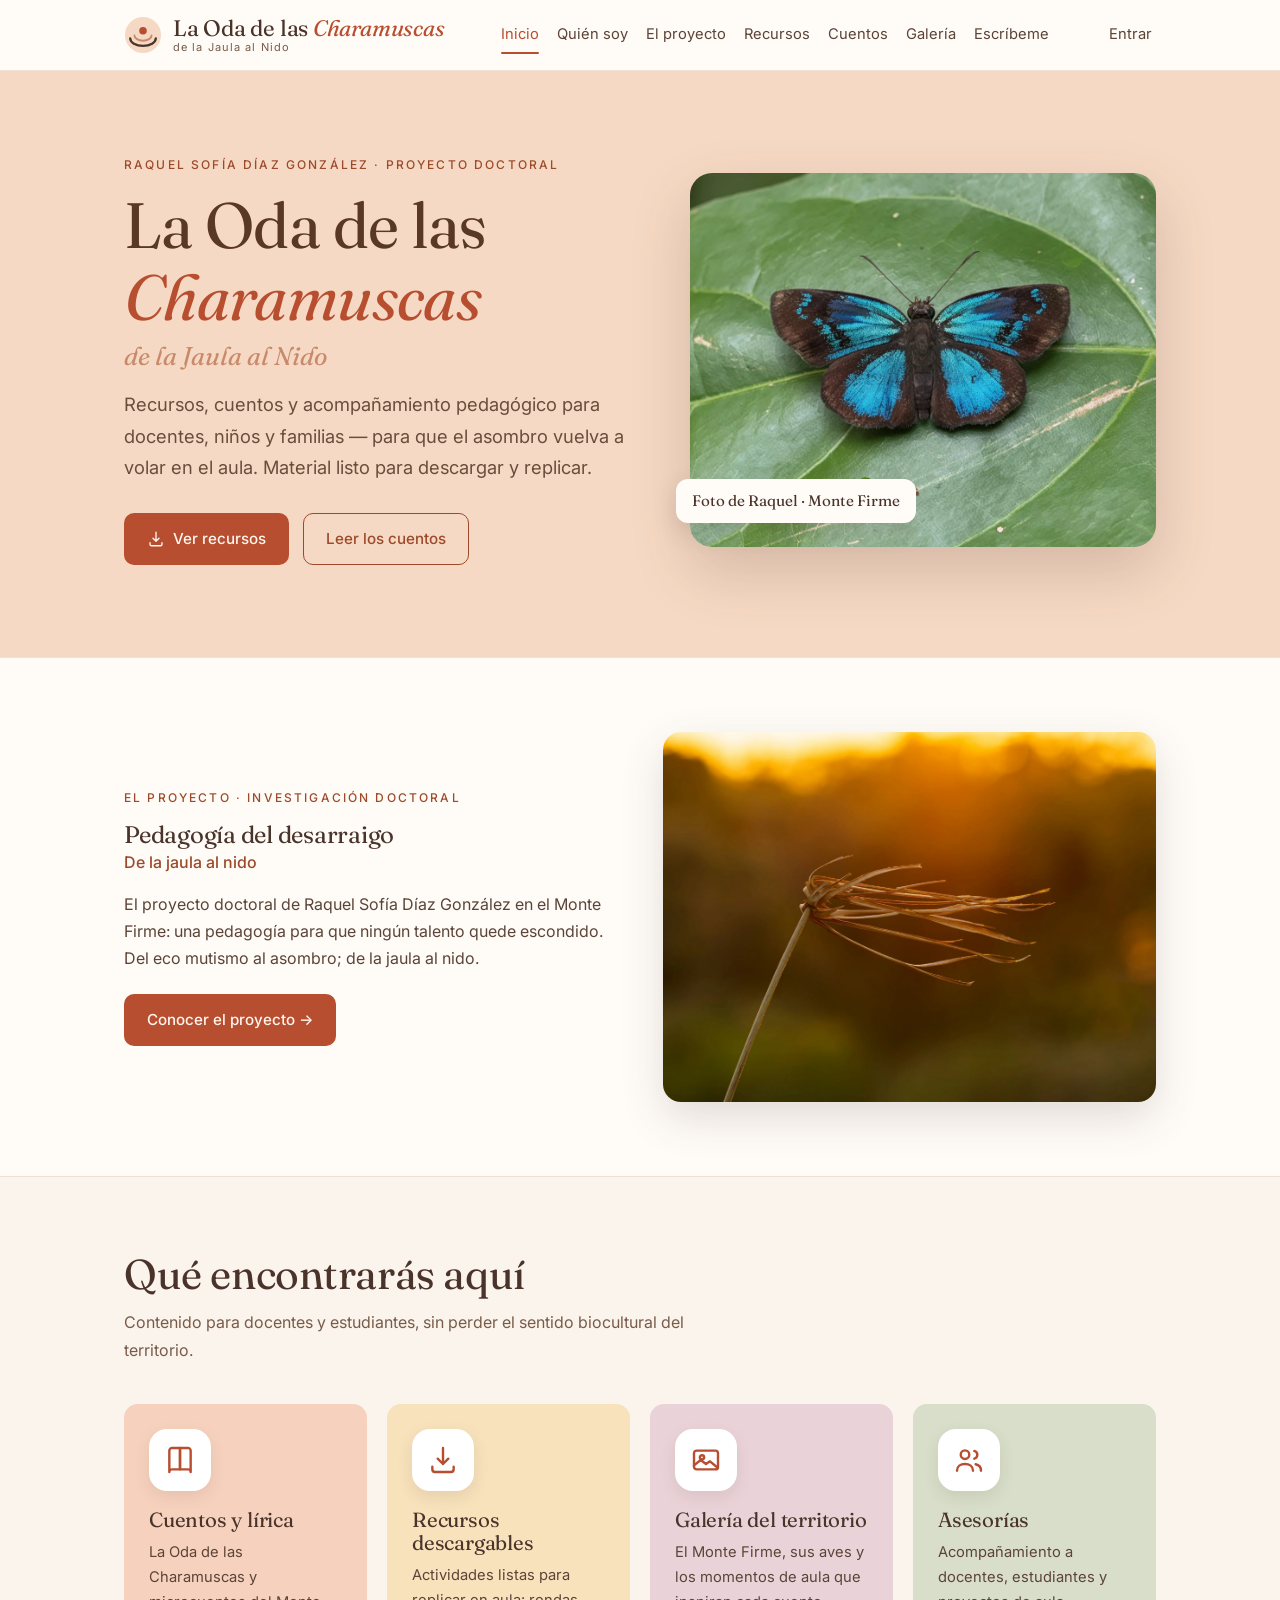
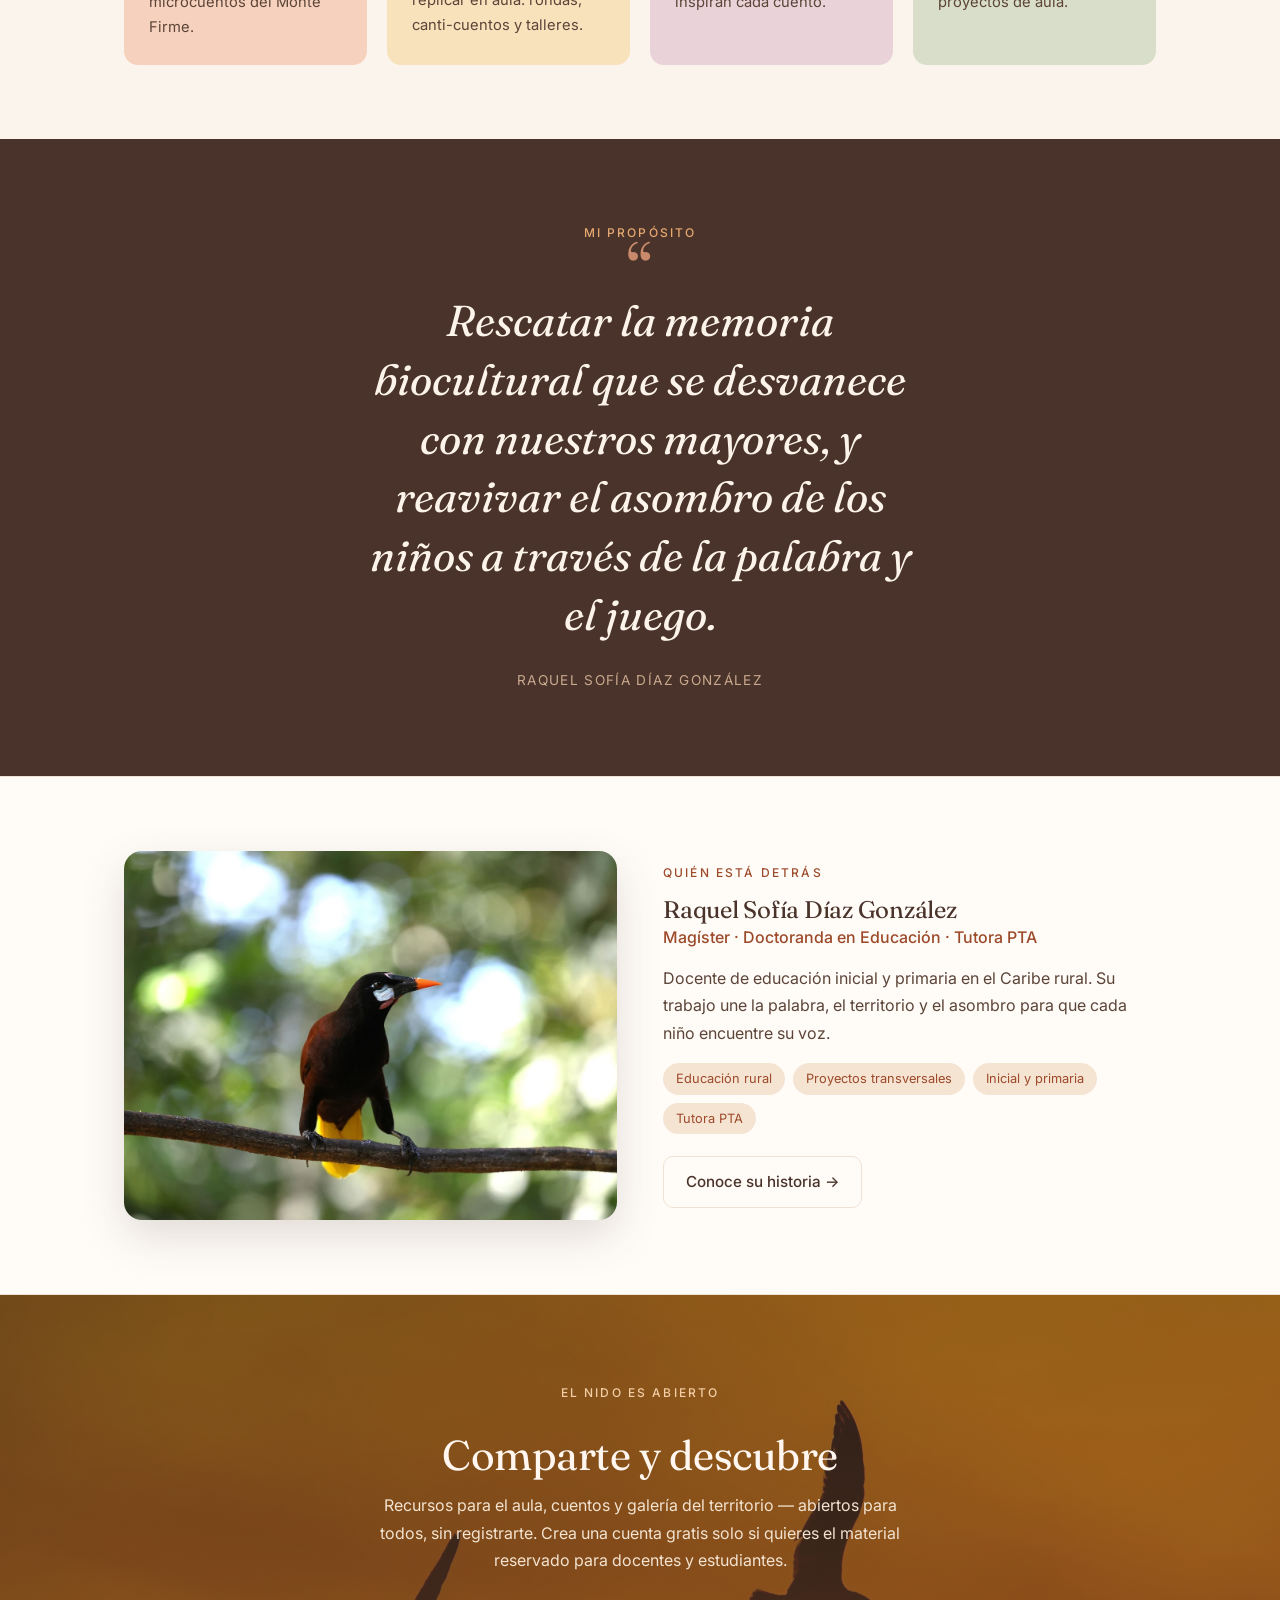
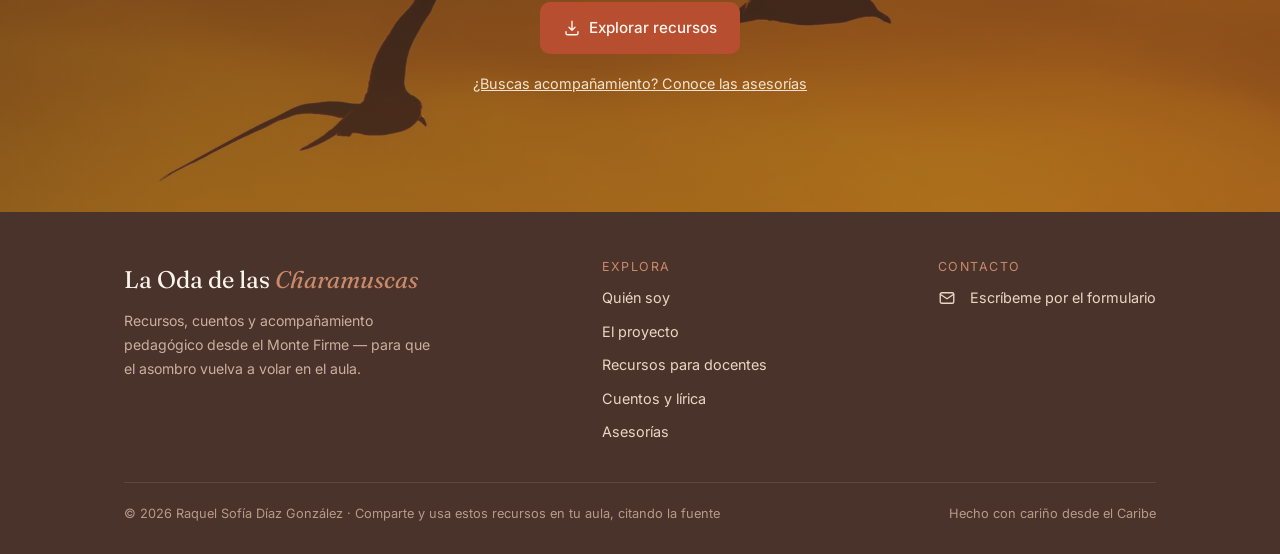
==== index.html @ e7269102 "Galería: varias fotos por proyecto + visor/álbum (lightbox) con paso automático JP pidió poder subir" ====
<!DOCTYPE html>
<html lang="es">
<head>
  <meta charset="UTF-8">
  <meta name="viewport" content="width=device-width, initial-scale=1">
  <title>La Oda de las Charamuscas · Raquel Sofía Díaz González — de la Jaula al Nido</title>
  <meta name="description" content="Recursos, cuentos y acompañamiento pedagógico desde el Monte Firme. Material para docentes, actividades para niños y un espacio para compartir.">
  <link rel="icon" href="assets/favicon.svg" type="image/svg+xml">
  <link rel="apple-touch-icon" href="assets/apple-touch-icon.png">
  <meta property="og:type" content="website">
  <meta property="og:title" content="La Oda de las Charamuscas · Raquel Sofía Díaz González">
  <meta property="og:description" content="Recursos, cuentos y acompañamiento pedagógico desde el Monte Firme. Material para docentes, actividades para niños y asesorías.">
  <meta property="og:image" content="https://nyckelback.github.io/raquel-web/assets/og.png">
  <meta property="og:image:width" content="1200">
  <meta property="og:image:height" content="630">
  <meta property="og:url" content="https://nyckelback.github.io/raquel-web/">
  <meta name="twitter:card" content="summary_large_image">
  <link rel="preconnect" href="https://fonts.googleapis.com">
  <link rel="preconnect" href="https://fonts.gstatic.com" crossorigin>
  <link href="https://fonts.googleapis.com/css2?family=Fraunces:ital,opsz,wght@0,9..144,400;0,9..144,500;1,9..144,400&family=Inter:wght@400;500;600&display=swap" rel="stylesheet">
  <link rel="stylesheet" href="css/styles.css?v=24">
</head>
<body data-page="index">
  <div data-include="partials/header.html?v=24"></div>

  <section class="hero">
    <div class="container hero-split">
      <div class="hero-copy">
        <p class="eyebrow">Raquel Sofía Díaz González · Proyecto doctoral</p>
        <h1 class="hero-title">La Oda de las <em>Charamuscas</em></h1>
        <p class="hero-tagline">de la Jaula al Nido</p>
        <p class="lead" data-edit="hero_subtitle">Recursos, cuentos y acompañamiento pedagógico para docentes, niños y familias — para que el asombro vuelva a volar en el aula. Material listo para descargar y replicar.</p>
        <div class="actions">
          <a class="btn btn-primary" href="recursos.html">
            <svg class="ico" viewBox="0 0 24 24" fill="none" stroke="currentColor" stroke-width="1.8" stroke-linecap="round" stroke-linejoin="round" aria-hidden="true"><path d="M12 3v12m0 0l-4-4m4 4l4-4M4 17v2a2 2 0 0 0 2 2h12a2 2 0 0 0 2-2v-2"/></svg>
            Ver recursos
          </a>
          <a class="btn btn-ghost" href="cuentos.html">Leer los cuentos</a>
        </div>
      </div>
      <figure class="hero-figure">
        <img src="assets/img/mariposa-hero.webp" alt="Mariposa azul posada en una hoja del Monte Firme, fotografía de Raquel" width="1152" height="864" data-edit-img="hero_image">
        <span class="tagpill" data-edit="hero_caption">Foto de Raquel · Monte Firme</span>
      </figure>
    </div>
  </section>

  <section class="section alt">
    <div class="container">
      <div class="feature rev reveal">
        <img src="assets/img/band-charamusca.webp" alt="Charamuscas doradas mecidas por la luz del atardecer" width="1400" height="933">
        <div class="feature-txt">
          <p class="eyebrow">El proyecto · Investigación doctoral</p>
          <h2>Pedagogía del desarraigo</h2>
          <p class="role">De la jaula al nido</p>
          <p>El proyecto doctoral de Raquel Sofía Díaz González en el Monte Firme: una pedagogía para que ningún talento quede escondido. Del eco mutismo al asombro; de la jaula al nido.</p>
          <div style="margin-top:22px"><a class="btn btn-primary" href="proyecto.html">Conocer el proyecto →</a></div>
        </div>
      </div>
    </div>
  </section>

  <section class="section">
    <div class="container">
      <div class="section-head reveal">
        <h2>Qué encontrarás aquí</h2>
        <p>Contenido para docentes y estudiantes, sin perder el sentido biocultural del territorio.</p>
      </div>
      <div class="grid grid-4">
        <a class="card acc-cuentos reveal" href="cuentos.html">
          <div class="ico-box"><svg viewBox="0 0 24 24" fill="none" stroke="currentColor" stroke-width="1.8" stroke-linecap="round" stroke-linejoin="round" aria-hidden="true"><path d="M4 5a2 2 0 0 1 2-2h6v16H6a2 2 0 0 0-2 2V5z"/><path d="M20 5a2 2 0 0 0-2-2h-6v16h6a2 2 0 0 1 2 2V5z"/></svg></div>
          <h3>Cuentos y lírica</h3>
          <p>La Oda de las Charamuscas y microcuentos del Monte Firme.</p>
        </a>
        <a class="card acc-recursos reveal" href="recursos.html">
          <div class="ico-box"><svg viewBox="0 0 24 24" fill="none" stroke="currentColor" stroke-width="1.8" stroke-linecap="round" stroke-linejoin="round" aria-hidden="true"><path d="M12 3v12m0 0l-4-4m4 4l4-4M4 17v2a2 2 0 0 0 2 2h12a2 2 0 0 0 2-2v-2"/></svg></div>
          <h3>Recursos descargables</h3>
          <p>Actividades listas para replicar en aula: rondas, canti-cuentos y talleres.</p>
        </a>
        <a class="card acc-ninos reveal" href="galeria.html">
          <div class="ico-box"><svg viewBox="0 0 24 24" fill="none" stroke="currentColor" stroke-width="1.8" stroke-linecap="round" stroke-linejoin="round" aria-hidden="true"><rect x="3" y="5" width="18" height="14" rx="2"/><circle cx="9" cy="10" r="1.6"/><path d="M3 16l5-4 4 3 3-2 6 5"/></svg></div>
          <h3>Galería del territorio</h3>
          <p>El Monte Firme, sus aves y los momentos de aula que inspiran cada cuento.</p>
        </a>
        <a class="card acc-asesorias reveal" href="asesorias.html">
          <div class="ico-box"><svg viewBox="0 0 24 24" fill="none" stroke="currentColor" stroke-width="1.8" stroke-linecap="round" stroke-linejoin="round" aria-hidden="true"><circle cx="9" cy="8" r="3.2"/><path d="M3 20c0-3.3 2.7-5 6-5s6 1.7 6 5"/><path d="M16 5.2A3 3 0 0 1 16 11M21 20c0-2.6-1.5-4.3-4-4.8"/></svg></div>
          <h3>Asesorías</h3>
          <p>Acompañamiento a docentes, estudiantes y proyectos de aula.</p>
        </a>
      </div>
    </div>
  </section>

  <section class="manifiesto">
    <div class="container reveal">
      <p class="eyebrow">Mi propósito</p>
      <span class="qmark" aria-hidden="true">&ldquo;</span>
      <p class="frase" data-edit="proposito">Rescatar la memoria biocultural que se desvanece con nuestros mayores, y reavivar el asombro de los niños a través de la palabra y el juego.</p>
      <p class="firma">RAQUEL SOFÍA DÍAZ GONZÁLEZ</p>
    </div>
  </section>

  <section class="section alt">
    <div class="container">
      <div class="feature reveal">
        <img src="assets/img/feature-monte.webp" alt="Oropéndola posada en una rama del bosque seco del Monte Firme" width="1000" height="667">
        <div class="feature-txt">
          <p class="eyebrow">Quién está detrás</p>
          <h2>Raquel Sofía Díaz González</h2>
          <p class="role">Magíster · Doctoranda en Educación · Tutora PTA</p>
          <p>Docente de educación inicial y primaria en el Caribe rural. Su trabajo une la palabra, el territorio y el asombro para que cada niño encuentre su voz.</p>
          <div class="chips" style="margin-top:16px">
            <span class="chip">Educación rural</span>
            <span class="chip">Proyectos transversales</span>
            <span class="chip">Inicial y primaria</span>
            <span class="chip">Tutora PTA</span>
          </div>
          <div style="margin-top:22px"><a class="btn btn-light" href="quien-soy.html">Conoce su historia →</a></div>
        </div>
      </div>
    </div>
  </section>

  <section class="section" data-show-if="colaboradores" style="display:none">
    <div class="container reveal" style="text-align:center;max-width:62ch;margin:0 auto">
      <p class="eyebrow">Colaboradores</p>
      <h2 style="font-size:clamp(1.5rem,3.5vw,2.1rem);margin-bottom:14px">Quienes hacen posible este nido</h2>
      <p style="color:var(--text)" data-edit="colaboradores"></p>
    </div>
  </section>

  <section class="cta-band" style="background-image:url('assets/img/band-vuelo.webp')">
    <div class="container reveal">
      <p class="eyebrow">El nido es abierto</p>
      <h2>Comparte y descubre</h2>
      <p>Recursos para el aula, cuentos y galería del territorio — abiertos para todos, sin registrarte. Crea una cuenta gratis solo si quieres el material reservado para docentes y estudiantes.</p>
      <a class="btn btn-primary" href="recursos.html">
        <svg class="ico" viewBox="0 0 24 24" fill="none" stroke="currentColor" stroke-width="1.8" stroke-linecap="round" stroke-linejoin="round" aria-hidden="true"><path d="M12 3v12m0 0l-4-4m4 4l4-4M4 17v2a2 2 0 0 0 2 2h12a2 2 0 0 0 2-2v-2"/></svg>
        Explorar recursos
      </a>
      <p style="margin-top:18px;font-size:.9rem"><a href="asesorias.html" style="color:#F3E3D0;text-decoration:underline">¿Buscas acompañamiento? Conoce las asesorías</a></p>
    </div>
  </section>

  <div data-include="partials/footer.html?v=24"></div>

  <script src="js/config.js?v=24"></script>
  <script src="js/store.js?v=24"></script>
  <script src="js/main.js?v=24"></script>
</body>
</html>
---- css/styles.css ----
/* ============================================================
   El Nido — Web de Raquel Sofía Díaz
   Paleta "Luz de Charamusca" (durazno cálido)
   ============================================================ */

:root{
  --cream:#FBF4EC;
  --surface:#FFFCF8;
  --ink:#4A332A;
  --text:#5C4438;
  --muted:#785B49;
  --hero:#F6D9C4;
  --hero-text:#5A3826;
  --eyebrow:#9C4A2A;
  --primary:#B84E30;
  --primary-dark:#9C3F26;
  --on-primary:#FFF6EF;
  --secondary:#C98A6B;
  --border:#EFE2D2;
  --border-soft:#F2E7D8;
  --band:#F3E3D0;
  --chip:#F6E4D3;

  --acc-cuentos:#F6D2BE;
  --acc-recursos:#F7E2BC;
  --acc-ninos:#EAD3D8;
  --acc-asesorias:#D8DEC9;

  --serif:'Fraunces', Georgia, 'Times New Roman', serif;
  --sans:'Inter', system-ui, -apple-system, 'Segoe UI', sans-serif;

  --maxw:1080px;
  --radius:14px;
  --radius-sm:9px;
  --shadow:0 1px 2px rgba(74,51,42,.04), 0 8px 30px rgba(74,51,42,.06);
}

*{box-sizing:border-box;margin:0;padding:0}
html{scroll-behavior:smooth}
[id]{scroll-margin-top:88px}
body{
  font-family:var(--sans);
  background:var(--cream);
  color:var(--text);
  line-height:1.7;
  font-size:16px;
  -webkit-font-smoothing:antialiased;
  overflow-x:hidden;
}
img{max-width:100%;display:block}
a{color:inherit;text-decoration:none}

h1,h2,h3,h4{font-family:var(--serif);color:var(--ink);font-weight:400;line-height:1.12;letter-spacing:-.01em}
.eyebrow{
  font-size:12px;letter-spacing:.18em;text-transform:uppercase;
  color:var(--eyebrow);font-weight:500;margin-bottom:14px;
}
.container{max-width:var(--maxw);margin:0 auto;padding:0 24px}
.lead{font-size:1.1rem;color:var(--text);max-width:60ch}

/* ---------- Buttons ---------- */
.btn{
  display:inline-flex;align-items:center;gap:8px;
  font-family:var(--sans);font-size:.95rem;font-weight:500;
  padding:12px 22px;border-radius:10px;border:1.5px solid transparent;
  cursor:pointer;transition:transform .15s ease, background .2s ease, box-shadow .2s ease;
}
.btn:hover{transform:translateY(-1px)}
.btn-primary{background:var(--primary);color:var(--on-primary)}
.btn-primary:hover{background:var(--primary-dark);box-shadow:0 8px 20px rgba(184,78,48,.25)}
.btn-ghost{background:transparent;color:var(--eyebrow);border-color:var(--eyebrow)}
.btn-ghost:hover{background:#fff6ee}
.btn-light{background:var(--surface);color:var(--ink);border-color:var(--border)}
.btn .ico{width:18px;height:18px;flex-shrink:0}

/* ---------- Header / Nav ---------- */
.site-header{
  position:sticky;top:0;z-index:50;background:rgba(255,252,248,.86);
  backdrop-filter:saturate(140%) blur(10px);
  border-bottom:1px solid var(--border);
}
.nav{display:flex;align-items:center;justify-content:space-between;gap:28px;height:70px}
.brand{display:flex;flex-direction:row;align-items:center;gap:11px;line-height:1.08}
.brand-mark{width:38px;height:38px;flex-shrink:0}
.brand-text{display:flex;flex-direction:column;min-width:0}
@media(max-width:380px){.brand-mark{width:32px;height:32px}}
.brand .name{font-family:var(--serif);font-size:clamp(1.1rem,2.1vw,1.4rem);color:var(--ink);letter-spacing:-.01em;white-space:nowrap}
.brand .name span{color:var(--primary)}
.brand .name em{font-style:italic;color:var(--primary);font-weight:400}
.brand .tag{font-size:11px;letter-spacing:.1em;color:var(--muted);margin-top:1px}
@media(max-width:380px){.brand .name{font-size:1.02rem}}
.nav-links{display:flex;gap:18px;align-items:center}
.nav-links a{font-size:.92rem;color:var(--text);position:relative;padding:4px 0;transition:color .2s;white-space:nowrap}
.nav-links a:hover,.nav-links a.active{color:var(--primary)}
.nav-links a.active::after{content:"";position:absolute;left:0;right:0;bottom:-2px;height:2px;background:var(--primary);border-radius:2px}
.nav-cta{display:flex;align-items:center;gap:12px}
.acct-link{white-space:nowrap}
.nav-toggle{display:none;background:none;border:none;cursor:pointer;color:var(--ink);padding:6px}
.nav-toggle svg{width:26px;height:26px}

/* ---------- Hero ---------- */
.hero{background:var(--hero);padding:84px 0 92px;position:relative;overflow:hidden}
.hero h1{color:var(--hero-text);font-size:clamp(2.4rem,6vw,4rem);max-width:14ch;margin-bottom:18px}
.hero h1 em{font-style:italic;color:var(--primary)}
.hero-tagline{font-family:var(--serif);font-style:italic;color:var(--secondary);font-size:clamp(1.15rem,2.6vw,1.6rem);line-height:1.2;margin:-10px 0 18px}
.hero .lead{color:#6B4D3D;max-width:46ch;font-size:1.15rem;margin-bottom:30px}
.hero .actions{display:flex;gap:14px;flex-wrap:wrap}
.hero-deco{position:absolute;right:-40px;bottom:-40px;width:340px;opacity:.5;pointer-events:none}

/* Hero con imagen */
.hero-split{display:grid;grid-template-columns:1.05fr .95fr;gap:50px;align-items:center}
.hero-figure{position:relative;margin:0}
.hero-figure img{width:100%;height:auto;border-radius:22px;box-shadow:0 24px 60px rgba(74,51,42,.20);aspect-ratio:5/4;object-fit:cover;display:block}
.hero-figure .tagpill{position:absolute;left:-14px;bottom:24px;background:var(--surface);color:var(--ink);font-family:var(--serif);font-size:.95rem;padding:9px 16px;border-radius:12px;box-shadow:0 8px 24px rgba(74,51,42,.16)}
@media(max-width:820px){.hero-split{grid-template-columns:1fr;gap:34px}.hero-figure{order:-1}}

/* Banda con foto de fondo (cita) */
.band-img{position:relative;color:#FBF4EC;text-align:center;padding:84px 0;background-size:cover;background-position:center}
.band-img::before{content:"";position:absolute;inset:0;background:linear-gradient(rgba(58,38,30,.60),rgba(58,38,30,.74))}
.band-img .container{position:relative}
.band-img blockquote{font-family:var(--serif);font-style:italic;font-size:clamp(1.5rem,3.6vw,2.3rem);line-height:1.5;max-width:24ch;margin:0 auto;color:#FFF6EF}
.band-img cite{display:block;font-style:normal;font-size:.85rem;letter-spacing:.08em;color:#F0D8C2;margin-top:16px}

/* Llamado con foto de fondo */
.cta-band{position:relative;color:#FBF4EC;text-align:center;padding:88px 0;background-size:cover;background-position:center}
.cta-band::before{content:"";position:absolute;inset:0;background:linear-gradient(rgba(74,51,42,.58),rgba(122,74,44,.62))}
.cta-band .container{position:relative;max-width:60ch;margin:0 auto}
.cta-band .eyebrow{color:#F4CEA6}
.cta-band h2{color:#FFF6EF;font-size:clamp(1.8rem,4vw,2.6rem);margin-bottom:14px}
.cta-band p{color:#F3E3D0;margin-bottom:28px}

/* Bloque imagen + texto */
.feature{display:grid;grid-template-columns:1fr 1fr;gap:46px;align-items:center}
.feature img{width:100%;height:auto;border-radius:18px;box-shadow:0 16px 44px rgba(74,51,42,.16);aspect-ratio:4/3;object-fit:cover;display:block}
.feature .role{color:var(--eyebrow);font-weight:500;margin-bottom:14px}
.feature.rev img{order:2}
@media(max-width:820px){.feature{grid-template-columns:1fr;gap:26px}.feature img{order:-1}}

/* Manifiesto / propósito (sección destacada) */
.manifiesto{background:var(--ink);color:#F3E3D0;text-align:center;padding:84px 0}
.manifiesto .container{max-width:60ch}
.manifiesto .eyebrow{color:#E6A971}
.manifiesto .qmark{font-family:var(--serif);font-size:4.5rem;color:var(--secondary);line-height:.4;display:block;margin-bottom:6px}
.manifiesto .frase{font-family:var(--serif);font-style:italic;font-size:clamp(1.6rem,4vw,2.7rem);line-height:1.36;color:#FCF4EA}
.manifiesto .firma{margin-top:24px;font-size:.85rem;letter-spacing:.1em;color:#C9A98F}

/* ---------- Quote band ---------- */
.band{background:var(--band);border-top:1px solid #EAD6BF;border-bottom:1px solid #EAD6BF}
.band .container{padding-top:26px;padding-bottom:26px}
.band blockquote{font-family:var(--serif);font-style:italic;font-size:clamp(1.2rem,3vw,1.7rem);color:#7A4A2C;line-height:1.5}
.band cite{display:block;font-style:normal;font-size:.82rem;letter-spacing:.04em;color:#8A5A38;margin-top:8px}

/* ---------- Sections ---------- */
.section{padding:74px 0}
.section.alt{background:var(--surface);border-top:1px solid var(--border);border-bottom:1px solid var(--border)}
.section-head{max-width:62ch;margin-bottom:40px}
.section-head h2{font-size:clamp(1.8rem,4vw,2.6rem);margin-bottom:12px}
.section-head p{color:var(--muted)}

/* ---------- Cards grid ---------- */
.grid{display:grid;gap:20px}
.grid-4{grid-template-columns:repeat(4,1fr)}
.grid-3{grid-template-columns:repeat(3,1fr)}
.grid-2{grid-template-columns:repeat(2,1fr)}

.card{
  background:var(--surface);border:1px solid var(--border);border-radius:var(--radius);
  padding:24px;transition:transform .2s ease, box-shadow .2s ease;
}
.card:hover{transform:translateY(-3px);box-shadow:var(--shadow)}
.card h3{font-size:1.2rem;margin-bottom:8px}
.card p{font-size:.92rem;color:var(--text)}
.card .ico-box{
  width:62px;height:62px;border-radius:18px;display:flex;align-items:center;justify-content:center;
  margin-bottom:18px;color:var(--primary);background:#fff;box-shadow:0 6px 16px rgba(74,51,42,.10);
}
.card .ico-box svg{width:32px;height:32px}
.card h3{font-size:1.28rem;margin-bottom:8px}

/* accent variants */
.card.acc-cuentos{background:var(--acc-cuentos);border-color:transparent}
.card.acc-recursos{background:var(--acc-recursos);border-color:transparent}
.card.acc-ninos{background:var(--acc-ninos);border-color:transparent}
.card.acc-asesorias{background:var(--acc-asesorias);border-color:transparent}
.card.acc-cuentos h3,.card.acc-recursos h3,.card.acc-ninos h3,.card.acc-asesorias h3{color:var(--ink)}

/* ---------- About strip ---------- */
.about{display:flex;align-items:center;gap:28px;flex-wrap:wrap}
.about .avatar{
  width:120px;height:120px;border-radius:50%;flex-shrink:0;
  background:var(--primary);color:var(--on-primary);
  display:flex;align-items:center;justify-content:center;
  font-family:var(--serif);font-size:2.6rem;
}
.about .about-body{flex:1;min-width:260px}
.about h2{font-size:1.9rem;margin-bottom:6px}
.about .role{color:var(--eyebrow);font-weight:500;margin-bottom:14px}
.chips{display:flex;gap:8px;flex-wrap:wrap}
.chip{font-size:.8rem;color:var(--eyebrow);background:var(--chip);padding:5px 13px;border-radius:30px}

/* ---------- Downloads list ---------- */
.downloads{display:grid;gap:14px}
.dl-item{
  display:flex;align-items:center;gap:16px;background:var(--surface);
  border:1px solid var(--border);border-radius:var(--radius-sm);padding:16px 20px;
  transition:border-color .2s, transform .15s;
}
.dl-item:hover{border-color:var(--secondary);transform:translateX(3px)}
.dl-item .dl-ico{width:42px;height:42px;border-radius:10px;background:var(--acc-recursos);color:var(--ink);display:flex;align-items:center;justify-content:center;flex-shrink:0}
.dl-item .dl-ico svg{width:22px;height:22px}
.dl-item .dl-meta{flex:1}
.dl-item .dl-meta strong{font-family:var(--serif);font-weight:500;font-size:1.05rem;color:var(--ink);display:block}
.dl-item .dl-meta span{font-size:.84rem;color:var(--muted);line-height:1.4;display:block;margin-top:3px}
.dl-tag{font-size:.72rem;letter-spacing:.04em;color:var(--eyebrow);background:var(--chip);padding:3px 10px;border-radius:20px;white-space:nowrap}
.dl-card{display:block}
.dl-acts{display:flex;gap:8px;flex-wrap:wrap;flex-shrink:0}
.dl-prevbox{margin-top:10px;border:1px solid var(--border);border-radius:var(--radius-sm);overflow:hidden;background:#fff}
.dl-prevbox iframe{width:100%;height:520px;border:0;display:block}
@media(max-width:560px){
  /* En celular la tarjeta se reordena para aprovechar el ancho:
     fila 1 = ícono + etiqueta; el título y la descripción ocupan TODO el ancho (sin apretarse
     en una columna angosta); el botón va ancho abajo. */
  .dl-item{flex-wrap:wrap;align-items:center;column-gap:12px;row-gap:12px;padding:16px}
  .dl-item .dl-ico{order:1;width:38px;height:38px}
  .dl-tag{order:2;margin-left:auto}
  .dl-item .dl-meta{order:3;flex:1 1 100%}
  .dl-item .dl-meta strong{font-size:1.02rem;line-height:1.25}
  .dl-acts{order:4;width:100%}
  .dl-acts .btn{flex:1;justify-content:center;min-height:46px}
  .dl-prevbox iframe{height:430px}
  /* El bloque "Para ti" no desperdicia ancho en celular (menos padding anidado). */
  .foryou{padding:16px 14px 18px;margin-bottom:24px}
}

/* ---------- "Para ti": material compartido en privado con personas específicas (bloque resaltado) ---------- */
.foryou{margin:8px 0 30px;padding:20px 22px;border:1px solid var(--primary);border-radius:var(--radius-sm);
  background:linear-gradient(180deg, rgba(184,78,48,.07), rgba(184,78,48,.02))}
.foryou-head{display:flex;align-items:center;gap:10px;margin-bottom:4px}
.foryou-head h3{font-family:var(--serif);font-weight:500;font-size:1.2rem;color:var(--ink);margin:0}
.foryou-head .foryou-ico{color:var(--primary);display:flex}
.foryou-head .foryou-ico svg{width:20px;height:20px}
.foryou .foryou-note{font-size:.88rem;color:var(--text);margin:0 0 14px;line-height:1.55}
.foryou .dl-item{background:#fff;border-color:var(--primary)}
.foryou .dl-tag{background:var(--primary);color:#fff}
.res-filters{display:flex;flex-wrap:wrap;gap:8px;margin-bottom:20px}
.rchip{font-family:var(--sans);font-size:.84rem;color:var(--ink);background:var(--surface);border:1px solid var(--border);padding:7px 15px;border-radius:20px;cursor:pointer;transition:all .15s}
.rchip:hover{border-color:var(--secondary)}
.rchip.active{background:var(--primary);color:#fff;border-color:var(--primary)}
.res-empty{text-align:center;padding:48px 20px;border:1px dashed var(--border);border-radius:var(--radius-sm);background:var(--surface)}
.res-empty svg{width:34px;height:34px;color:var(--secondary);margin-bottom:10px}
.res-empty h3{font-family:var(--serif);font-weight:500;color:var(--ink);margin-bottom:4px}

/* ---------- Article / cuento ---------- */
.prose{max-width:62ch;margin:0 auto}
.prose p{margin-bottom:1.2em}
.cuento-card{background:var(--surface);border:1px solid var(--border);border-radius:var(--radius);padding:34px 32px;margin-bottom:22px}
.cuento-card h3{font-size:1.5rem;margin-bottom:6px}
.cuento-card .meta{font-size:.8rem;color:var(--muted);margin-bottom:18px;letter-spacing:.04em}
.cuento-card .body{font-family:var(--serif);font-size:1.08rem;line-height:1.8;color:var(--text)}
.cuento-card .body p{margin-bottom:1em}
/* Cuentos: en fila (horizontal) en PC, apilados en móvil — automático */
.cuento-grid{display:grid;grid-template-columns:repeat(auto-fit,minmax(300px,1fr));gap:22px;align-items:start}
.cuento-grid .cuento-card{margin-bottom:0}

/* ---------- Forms ---------- */
.form-wrap{background:var(--surface);border:1px solid var(--border);border-radius:var(--radius);padding:30px}
.field{margin-bottom:16px}
.field label{display:block;font-size:.85rem;font-weight:500;color:var(--ink);margin-bottom:6px}
.field input,.field select,.field textarea{
  width:100%;font-family:var(--sans);font-size:.95rem;color:var(--ink);
  background:var(--cream);border:1px solid var(--border);border-radius:9px;padding:11px 14px;
  transition:border-color .2s, box-shadow .2s;
}
.field input:focus,.field select:focus,.field textarea:focus{
  outline:none;border-color:var(--secondary);box-shadow:0 0 0 3px rgba(201,138,107,.18);
}
.field textarea{min-height:120px;resize:vertical}
/* Barra de búsqueda del panel (Personas) */
.psearch{width:100%;font-family:var(--sans);font-size:.95rem;color:var(--ink);background:var(--cream);border:1px solid var(--border);border-radius:10px;padding:12px 16px;transition:border-color .2s,box-shadow .2s}
.psearch::placeholder{color:var(--muted)}
.psearch:focus{outline:none;border-color:var(--secondary);box-shadow:0 0 0 3px rgba(201,138,107,.18)}
.chk-list{display:grid;gap:6px;max-height:200px;overflow:auto;border:1px solid var(--border);border-radius:10px;padding:10px 12px;background:var(--cream)}
.chk-row{display:flex;align-items:center;gap:10px;font-size:.9rem;color:var(--text);cursor:pointer}
.chk-row input{width:auto;margin:0;accent-color:var(--primary)}
/* Editor de página: editor + vista previa */
.cms-grid{display:grid;grid-template-columns:1fr 340px;gap:24px;align-items:start}
@media(max-width:900px){.cms-grid{grid-template-columns:1fr}}
.cms-h{font-family:var(--serif);font-weight:500;color:var(--ink);font-size:1.05rem;margin:0 0 12px}
.editor-box .cms-h + .field,.editor-box .cms-h + div{margin-top:0}
.editor-box .cms-h:not(:first-child){margin-top:24px;padding-top:18px;border-top:1px solid var(--border)}
.cms-preview{position:sticky;top:80px;background:var(--surface);border:1px solid var(--border);border-radius:14px;padding:14px}
.prev-hero{background:var(--hero);border-radius:12px;overflow:hidden;border:1px solid var(--border)}
.prev-img{aspect-ratio:5/4;background:var(--chip) center/cover no-repeat;position:relative}
.prev-img::after{content:attr(data-cap);position:absolute;left:8px;bottom:8px;background:var(--surface);color:var(--ink);font-family:var(--serif);font-size:.66rem;padding:4px 8px;border-radius:7px;max-width:82%;white-space:nowrap;overflow:hidden;text-overflow:ellipsis}
.prev-txt{padding:14px}
.prev-eyebrow{font-size:.58rem;letter-spacing:.08em;color:var(--primary);text-transform:uppercase;font-weight:600}
.prev-title{font-family:var(--serif);font-size:1.5rem;color:var(--ink);line-height:1.04;margin-top:5px}
.prev-title em{font-style:italic;color:var(--primary)}
.prev-sub{font-family:var(--serif);font-style:italic;color:var(--secondary);font-size:.9rem;margin-top:2px}
.prev-lead{font-size:.78rem;color:var(--muted);margin-top:8px;line-height:1.45}
.cms-thumb{width:100%;max-width:300px;aspect-ratio:4/3;background:var(--chip) center/cover no-repeat;border-radius:12px;border:1px solid var(--border)}
/* Galería pública */
.gallery-grid{display:grid;grid-template-columns:repeat(auto-fill,minmax(260px,1fr));gap:20px}
.gal-card{position:relative;display:block;width:100%;text-align:left;font:inherit;color:inherit;padding:0;cursor:pointer;
  background:var(--surface);border:1px solid var(--border);border-radius:14px;overflow:hidden;transition:transform .15s,border-color .2s}
.gal-card:hover{transform:translateY(-3px);border-color:var(--secondary)}
.gal-card:focus-visible{outline:2px solid var(--primary);outline-offset:2px}
.gal-img{aspect-ratio:4/3;background:var(--chip) center/cover no-repeat}
.gal-count{position:absolute;top:10px;right:10px;background:rgba(74,51,42,.82);color:#fff;font-size:.72rem;letter-spacing:.02em;padding:4px 10px;border-radius:20px}
.gal-b{padding:14px 16px}
.gal-b h3{font-family:var(--serif);font-weight:500;font-size:1.1rem;color:var(--ink);margin-bottom:4px}
.gal-b p{font-size:.88rem;color:var(--muted);line-height:1.5}
.gal-loc{color:var(--primary);font-size:.82rem;margin-bottom:4px}

/* ---------- Visor / álbum de galería (lightbox) ---------- */
.lightbox{position:fixed;inset:0;z-index:200;display:flex;align-items:center;justify-content:center}
.lightbox[hidden]{display:none}
.lb-back{position:absolute;inset:0;background:rgba(28,18,14,.88)}
.lb-stage{position:relative;z-index:1;width:min(92vw,980px);display:flex;flex-direction:column;align-items:center;gap:14px}
.lb-imgwrap{width:100%;display:flex;align-items:center;justify-content:center}
.lb-img{max-width:100%;max-height:74vh;border-radius:10px;box-shadow:0 20px 60px rgba(0,0,0,.45);background:#fff}
.lb-cap{color:#FBF4EC;font-size:.95rem;text-align:center;margin:0;max-width:60ch}
.lb-cap strong{font-family:var(--serif);font-weight:500}
.lb-btn{z-index:2;background:rgba(255,255,255,.16);color:#fff;border:0;cursor:pointer;border-radius:50%;
  width:46px;height:46px;font-size:1.7rem;line-height:1;display:flex;align-items:center;justify-content:center;transition:background .15s}
.lb-btn:hover{background:rgba(255,255,255,.32)}
.lb-close{position:fixed;top:16px;right:16px;width:42px;height:42px;font-size:1.15rem}
.lb-nav{position:fixed;top:50%;transform:translateY(-50%)}
.lb-prev{left:14px}.lb-next{right:14px}
.lb-dots{display:flex;gap:8px;flex-wrap:wrap;justify-content:center}
.lb-dot{width:9px;height:9px;border-radius:50%;border:0;padding:0;background:rgba(255,255,255,.45);cursor:pointer}
.lb-dot.on{background:#fff}
@media(max-width:560px){.lb-btn{width:40px;height:40px;font-size:1.5rem}.lb-prev{left:6px}.lb-next{right:6px}}

/* ---------- Galería: miniaturas en el panel (subir varias fotos) ---------- */
.gal-thumbs{display:flex;flex-wrap:wrap;gap:8px}
.gal-thumb{position:relative;width:88px;height:66px;border-radius:8px;background:var(--chip) center/cover no-repeat;border:1px solid var(--border)}
.gal-thumb-x{position:absolute;top:-7px;right:-7px;width:21px;height:21px;border-radius:50%;background:var(--ink);color:#fff;border:0;font-size:.68rem;cursor:pointer;display:flex;align-items:center;justify-content:center}

/* ---------- Footer ---------- */
.site-footer{background:var(--ink);color:#E9D6C6;padding:48px 0 30px}
.foot-top{display:flex;justify-content:space-between;gap:30px;flex-wrap:wrap;margin-bottom:28px}
.foot-brand .name{font-family:var(--serif);font-size:1.5rem;color:var(--cream)}
.foot-brand .name span{color:var(--secondary)}
.foot-brand .name em{font-style:italic;color:var(--secondary);font-weight:400}
.foot-brand p{font-size:.88rem;color:#C9B0A0;max-width:34ch;margin-top:8px}
.foot-col h4{font-family:var(--sans);font-size:.78rem;letter-spacing:.12em;text-transform:uppercase;color:var(--secondary);margin-bottom:12px}
.foot-col a,.foot-col p{display:flex;align-items:center;gap:8px;font-size:.9rem;color:#E9D6C6;margin-bottom:9px;transition:color .2s}
.foot-col a:hover{color:#fff}
.foot-col svg{width:17px;height:17px;flex-shrink:0}
.foot-bottom{border-top:1px solid rgba(255,255,255,.1);padding-top:20px;font-size:.8rem;color:#B79A8A;display:flex;justify-content:space-between;flex-wrap:wrap;gap:10px}

/* ---------- Reveal animation ---------- */
.reveal{opacity:0;transform:translateY(16px);transition:opacity .6s ease, transform .6s ease}
.reveal.in{opacity:1;transform:none}

/* ---------- Cuenta / login ---------- */
.acct{position:relative;display:flex;align-items:center}
.acct-link{font-size:.92rem;color:var(--text);cursor:pointer;padding:6px 4px}
.acct-link:hover{color:var(--primary)}
.acct-btn{background:none;border:none;font-family:inherit;font-size:.92rem;color:var(--ink);cursor:pointer;display:inline-flex;align-items:center;gap:8px;padding:5px 8px;border-radius:9px}
.acct-btn:hover{background:var(--chip)}
.acct-ava{width:30px;height:30px;border-radius:50%;background:var(--primary);color:var(--on-primary);display:flex;align-items:center;justify-content:center;font-size:.78rem}
.acct-menu{position:absolute;right:0;top:48px;background:var(--surface);border:1px solid var(--border);border-radius:12px;box-shadow:var(--shadow);min-width:190px;padding:8px;display:none;z-index:60}
.acct-menu.open{display:block}
.acct-menu a,.acct-menu button{display:flex;width:100%;text-align:left;gap:9px;align-items:center;background:none;border:none;font-family:inherit;font-size:.9rem;color:var(--text);padding:9px 10px;border-radius:8px;cursor:pointer}
.acct-menu a:hover,.acct-menu button:hover{background:var(--cream);color:var(--primary)}
.acct-menu .who{padding:4px 10px 10px;border-bottom:1px solid var(--border-soft);margin-bottom:6px}
.acct-menu .who strong{display:block;font-family:var(--serif);color:var(--ink);font-weight:500}
.acct-menu .who span{font-size:.75rem;color:var(--muted)}

/* ---------- Gate de miembros ---------- */
.gate{background:var(--surface);border:1px dashed var(--secondary);border-radius:var(--radius);padding:28px;text-align:center;color:var(--text)}
.gate svg{width:34px;height:34px;color:var(--secondary);margin-bottom:8px}
.badge-mem{font-size:.68rem;letter-spacing:.04em;color:#536245;background:var(--acc-asesorias);padding:3px 9px;border-radius:20px;vertical-align:middle}

/* ---------- Auth ---------- */
.auth-wrap{max-width:440px;margin:0 auto}
.auth-card{background:var(--surface);border:1px solid var(--border);border-radius:var(--radius);padding:32px}
.auth-tabs{display:flex;gap:6px;margin-bottom:20px;background:var(--cream);padding:5px;border-radius:11px}
.auth-tabs button{flex:1;border:none;background:none;font-family:inherit;font-size:.9rem;color:var(--muted);padding:9px;border-radius:8px;cursor:pointer}
.auth-tabs button.active{background:var(--surface);color:var(--ink)}
.note{font-size:.88rem;color:var(--muted);line-height:1.55}
.msg{padding:10px 14px;border-radius:9px;font-size:.86rem;margin-bottom:14px}
.msg.err{background:#FBE7DF;color:#9C3F26}
.msg.ok{background:var(--acc-asesorias);color:#4a5a3d}
.demo-tip{background:#FBF0DF;border:1px solid #F2DDB8;color:#7A5A2C;font-size:.8rem;padding:10px 14px;border-radius:10px;margin-top:16px}

/* ---------- Publicaciones dinámicas ---------- */
.post-grid{display:grid;grid-template-columns:repeat(auto-fill,minmax(290px,1fr));gap:20px;justify-content:start}
.post-card{display:flex;flex-direction:column;background:var(--surface);border:1px solid var(--border);border-radius:var(--radius);overflow:hidden;transition:transform .2s,box-shadow .2s;color:inherit}
.post-card:hover{transform:translateY(-3px);box-shadow:var(--shadow)}
.post-card .ph{aspect-ratio:3/2;background:var(--acc-cuentos);background-size:cover;background-position:center}
.post-card .pb{padding:18px 20px;flex:1;display:flex;flex-direction:column}
.post-card h3{font-size:1.2rem;margin-bottom:6px}
.post-card p{font-size:.9rem;color:var(--text);flex:1}
.post-card .meta{font-size:.72rem;letter-spacing:.03em;color:var(--muted);margin-top:12px;display:flex;gap:8px;align-items:center}
.yt{position:relative;padding-top:56.25%;border-radius:14px;overflow:hidden;margin:22px 0;background:#000}
.yt iframe{position:absolute;inset:0;width:100%;height:100%;border:0}
.prose img{border-radius:12px;margin:18px 0;width:100%}
.prose h3{font-family:var(--serif);font-size:1.5rem;margin:1.2em 0 .4em;color:var(--ink)}
.prose ul,.prose ol{margin:0 0 1.2em 1.3em}
.prose blockquote{border-left:3px solid var(--secondary);padding-left:16px;margin:1.2em 0;font-style:italic;color:var(--eyebrow)}
.cover-hero{width:100%;max-height:400px;object-fit:cover;border-radius:18px;margin-bottom:18px}

/* ---------- Fotos de perfil ---------- */
.pavatar{width:44px;height:44px;border-radius:50%;object-fit:cover;background:var(--chip);flex-shrink:0}
.acct-ava{overflow:hidden}
.acct-ava img,.cuenta-ava img{width:100%;height:100%;object-fit:cover;border-radius:50%}
.cuenta-ava{width:104px;height:104px;border-radius:50%;background:var(--primary);color:var(--on-primary);display:flex;align-items:center;justify-content:center;font-family:var(--serif);font-size:2.2rem;overflow:hidden;margin:0 auto 16px}
.feature.portrait img{aspect-ratio:4/5}

/* ---------- Panel: búsqueda y filtros ---------- */
.pfilters{display:flex;gap:8px;flex-wrap:wrap;align-items:center;margin-bottom:16px}
.pchip{border:1px solid var(--border);background:var(--surface);color:var(--text);font-size:.82rem;padding:7px 14px;border-radius:30px;cursor:pointer}
.pchip:hover{border-color:var(--secondary)}
.pchip.active{background:var(--ink);color:var(--cream);border-color:var(--ink)}
.tipo-badge{font-size:.7rem;color:var(--eyebrow);background:var(--chip);padding:3px 9px;border-radius:20px;white-space:nowrap}

/* ---------- Responsive ---------- */
@media(max-width:860px){
  .grid-4{grid-template-columns:repeat(2,1fr)}
  .grid-3{grid-template-columns:1fr}
  .grid-2{grid-template-columns:1fr}
}
/* El nombre "La Oda de las Charamuscas" es largo → el menú colapsa a hamburguesa
   antes (≤1100px) para que nunca choque con el logo. */
@media(max-width:1100px){
  .nav-links{
    position:fixed;inset:70px 0 auto 0;flex-direction:column;gap:0;z-index:50;
    background:var(--surface);border-bottom:1px solid var(--border);
    padding:8px 24px 18px;transform:translateY(-120%);transition:transform .28s ease;
  }
  .nav-links.open{transform:none}
  .nav-links a{padding:13px 0;width:100%;border-bottom:1px solid var(--border-soft)}
  .nav-links a.active::after{display:none}
  .nav-toggle{display:block}
}
@media(max-width:720px){
  /* El rincón del header queda con "Entrar" + hamburguesa. El contacto (solo correo) vive en el
     menú como ítem "Escríbeme", más el footer y los CTA dentro de las secciones. */
  .acct-extra{display:none}                   /* "Entrar / Registrarme" → "Entrar" en móvil */
  .hero{padding:60px 0 66px}
  .section{padding:54px 0}
  .grid-4{grid-template-columns:1fr}
}
/* Marca larga ("La Oda de las Charamuscas") en pantallas chicas: compactamos los espacios
   y dejamos que el nombre baje a dos líneas en vez de desbordar (nunca scroll horizontal). */
@media(max-width:560px){
  .container{padding:0 16px}
  .nav{gap:10px}
  .nav-cta{gap:8px}
  .brand{min-width:0}
  .brand .name{font-size:1rem;white-space:normal;line-height:1.06}
}
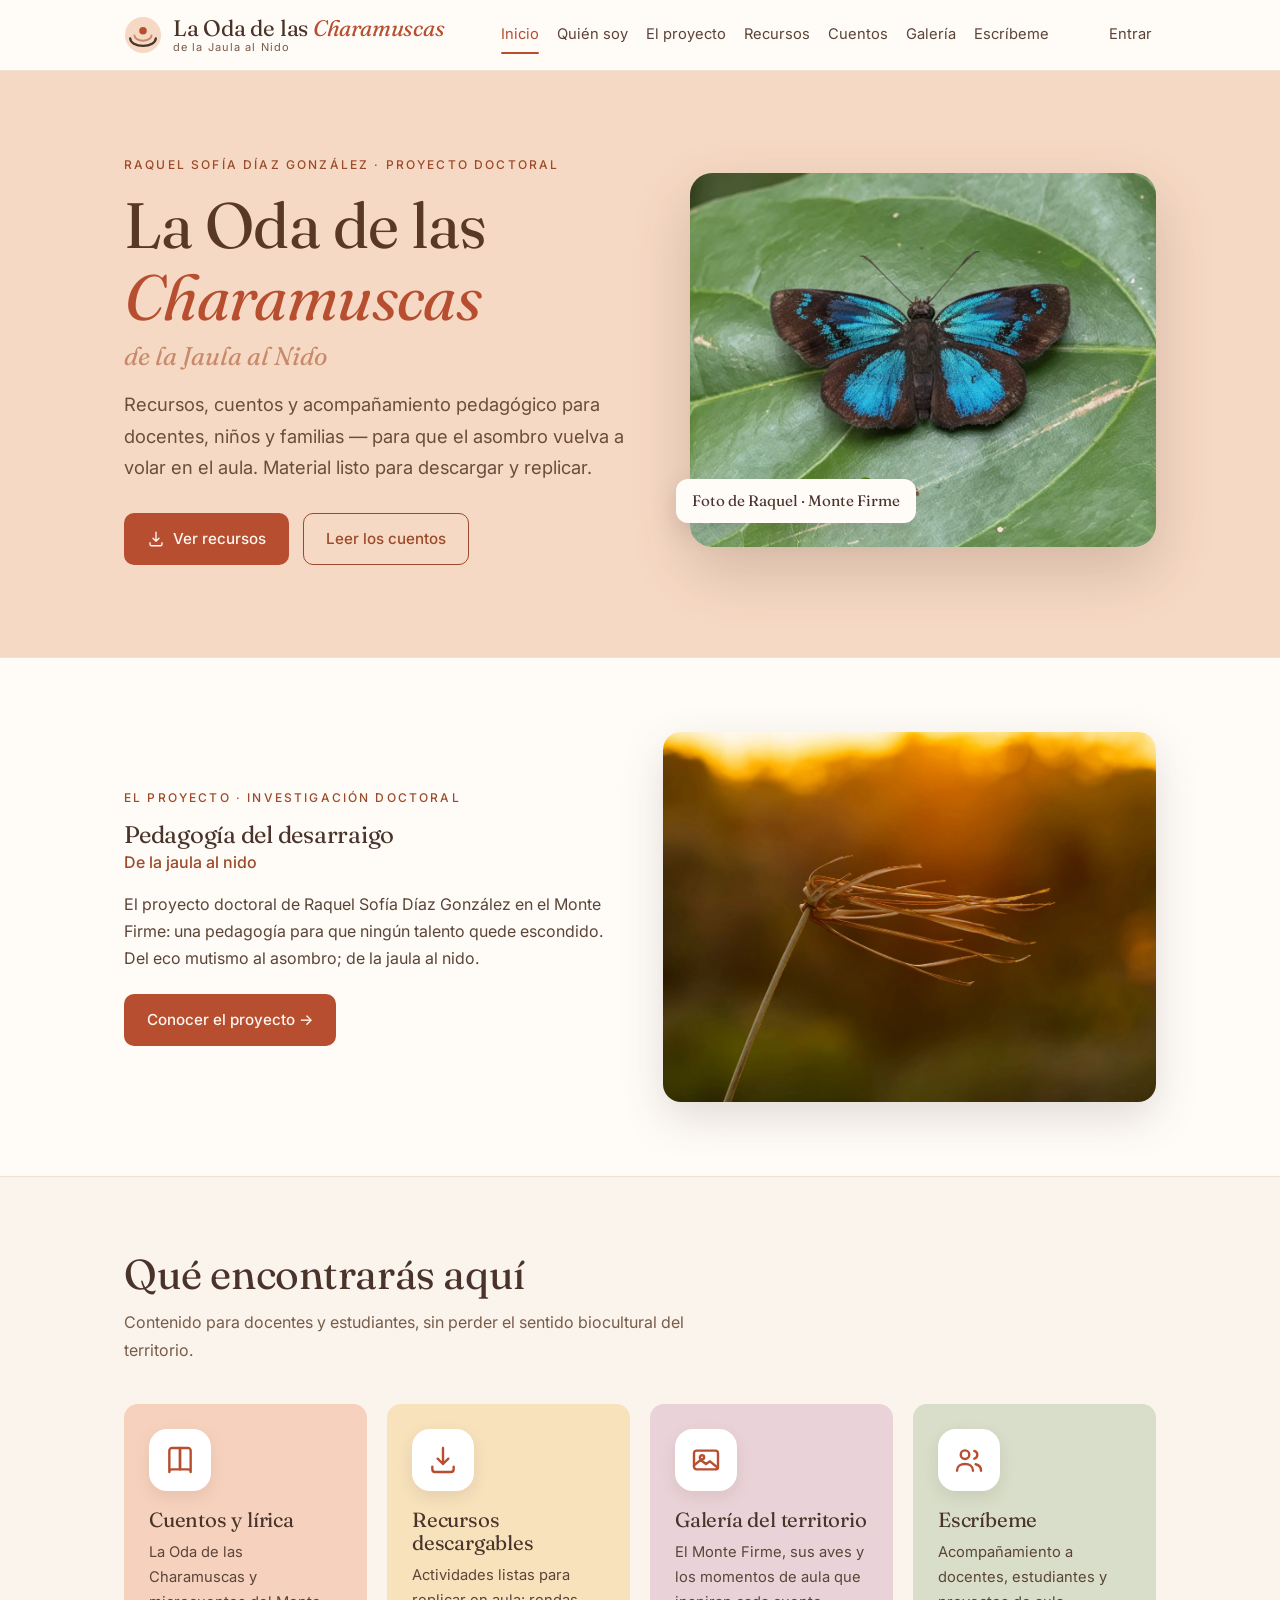
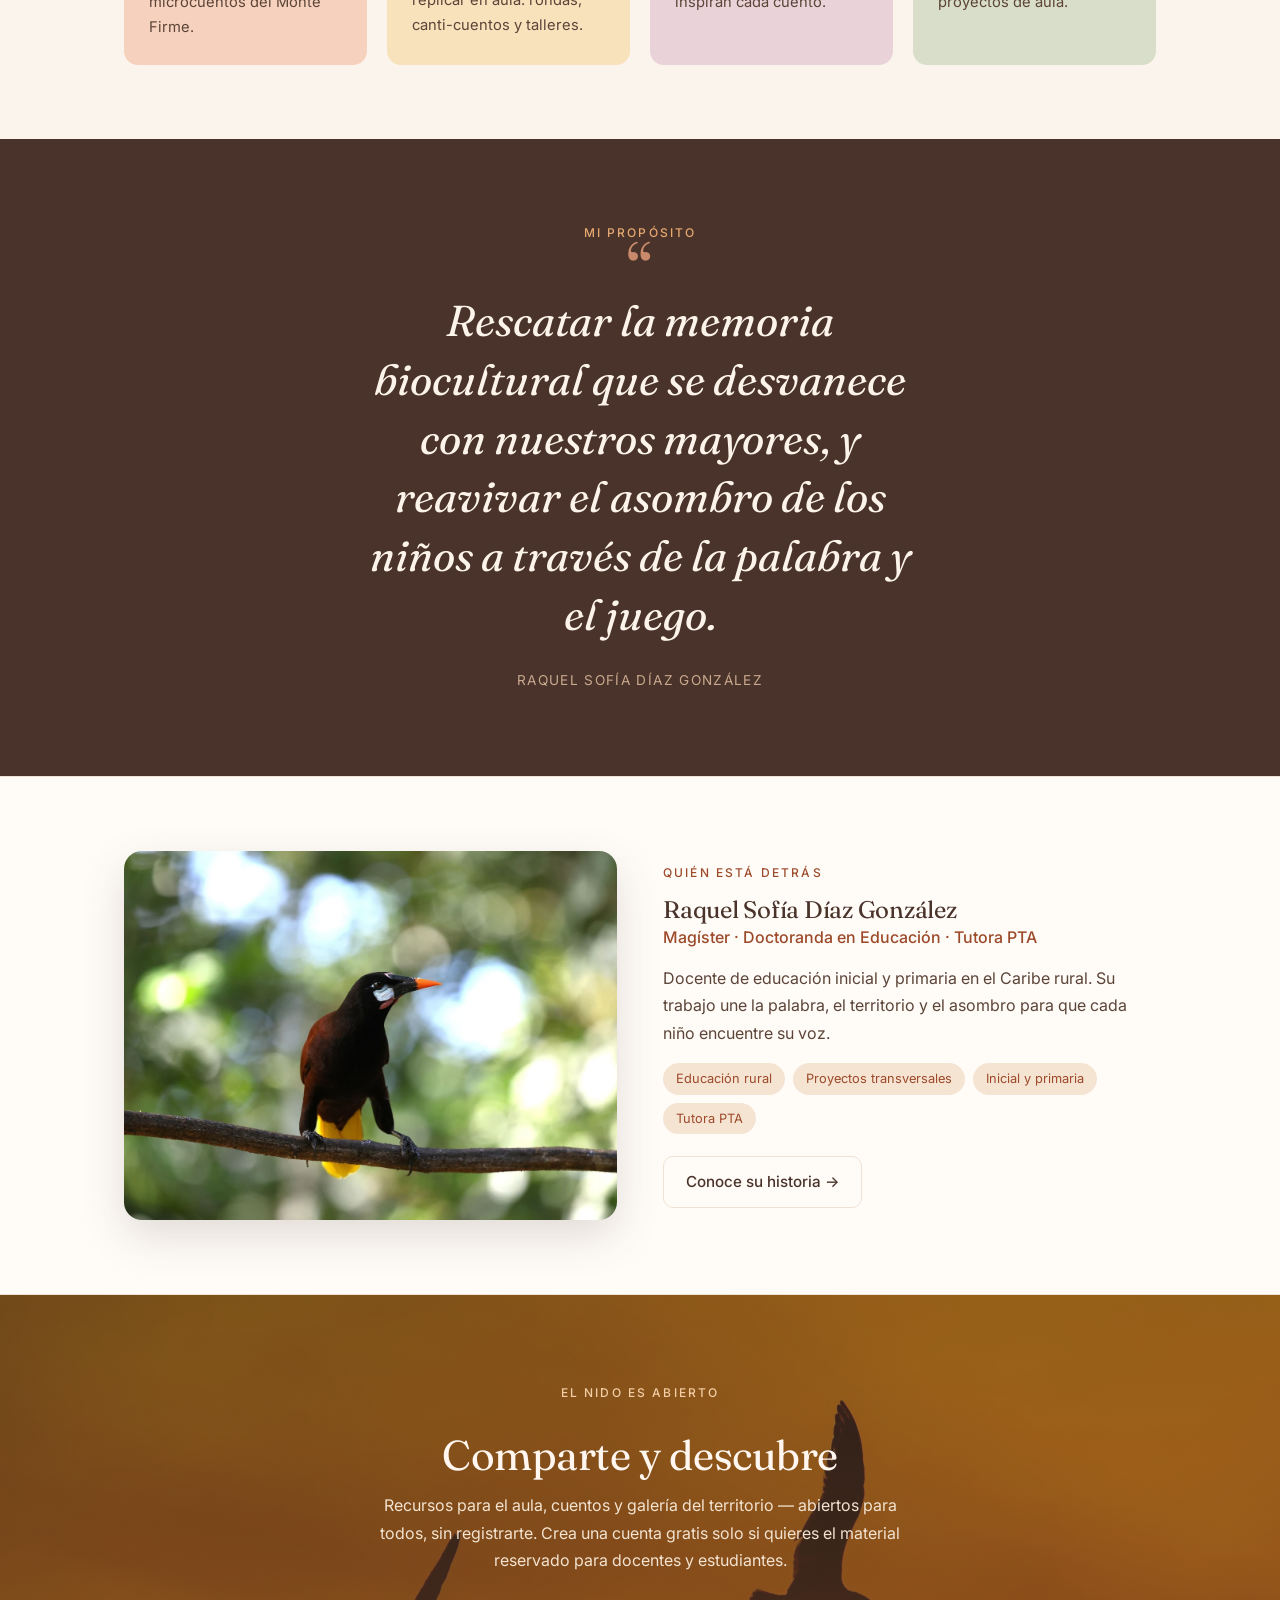
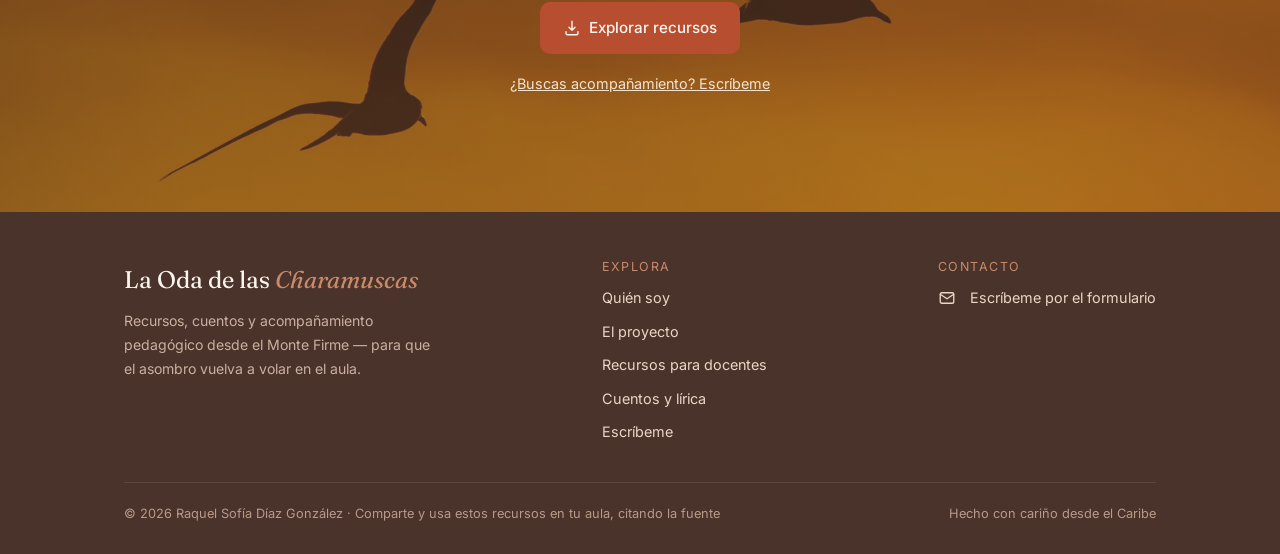
==== commit bb15abf0: "Armonía + consistencia (auditoría multiagente): unifica "Escríbeme", tap targets, limpia CSS muerto " ====
--- a/index.html
+++ b/index.html
@@ -18,10 +18,10 @@
   <link rel="preconnect" href="https://fonts.googleapis.com">
   <link rel="preconnect" href="https://fonts.gstatic.com" crossorigin>
   <link href="https://fonts.googleapis.com/css2?family=Fraunces:ital,opsz,wght@0,9..144,400;0,9..144,500;1,9..144,400&family=Inter:wght@400;500;600&display=swap" rel="stylesheet">
-  <link rel="stylesheet" href="css/styles.css?v=24">
+  <link rel="stylesheet" href="css/styles.css?v=25">
 </head>
 <body data-page="index">
-  <div data-include="partials/header.html?v=24"></div>
+  <div data-include="partials/header.html?v=25"></div>
 
   <section class="hero">
     <div class="container hero-split">
@@ -84,7 +84,7 @@
         </a>
         <a class="card acc-asesorias reveal" href="asesorias.html">
           <div class="ico-box"><svg viewBox="0 0 24 24" fill="none" stroke="currentColor" stroke-width="1.8" stroke-linecap="round" stroke-linejoin="round" aria-hidden="true"><circle cx="9" cy="8" r="3.2"/><path d="M3 20c0-3.3 2.7-5 6-5s6 1.7 6 5"/><path d="M16 5.2A3 3 0 0 1 16 11M21 20c0-2.6-1.5-4.3-4-4.8"/></svg></div>
-          <h3>Asesorías</h3>
+          <h3>Escríbeme</h3>
           <p>Acompañamiento a docentes, estudiantes y proyectos de aula.</p>
         </a>
       </div>
@@ -138,14 +138,14 @@
         <svg class="ico" viewBox="0 0 24 24" fill="none" stroke="currentColor" stroke-width="1.8" stroke-linecap="round" stroke-linejoin="round" aria-hidden="true"><path d="M12 3v12m0 0l-4-4m4 4l4-4M4 17v2a2 2 0 0 0 2 2h12a2 2 0 0 0 2-2v-2"/></svg>
         Explorar recursos
       </a>
-      <p style="margin-top:18px;font-size:.9rem"><a href="asesorias.html" style="color:#F3E3D0;text-decoration:underline">¿Buscas acompañamiento? Conoce las asesorías</a></p>
+      <p style="margin-top:18px;font-size:.9rem"><a href="asesorias.html" style="color:#F3E3D0;text-decoration:underline">¿Buscas acompañamiento? Escríbeme</a></p>
     </div>
   </section>
 
-  <div data-include="partials/footer.html?v=24"></div>
+  <div data-include="partials/footer.html?v=25"></div>
 
-  <script src="js/config.js?v=24"></script>
-  <script src="js/store.js?v=24"></script>
-  <script src="js/main.js?v=24"></script>
+  <script src="js/config.js?v=25"></script>
+  <script src="js/store.js?v=25"></script>
+  <script src="js/main.js?v=25"></script>
 </body>
 </html>
--- a/css/styles.css
+++ b/css/styles.css
@@ -1,5 +1,5 @@
 /* ============================================================
-   El Nido — Web de Raquel Sofía Díaz
+   La Oda de las Charamuscas — Web de Raquel Sofía Díaz González
    Paleta "Luz de Charamusca" (durazno cálido)
    ============================================================ */
 
@@ -37,7 +37,7 @@
 
 *{box-sizing:border-box;margin:0;padding:0}
 html{scroll-behavior:smooth}
-[id]{scroll-margin-top:88px}
+[id]{scroll-margin-top:78px}
 body{
   font-family:var(--sans);
   background:var(--cream);
@@ -105,7 +105,6 @@
 .hero-tagline{font-family:var(--serif);font-style:italic;color:var(--secondary);font-size:clamp(1.15rem,2.6vw,1.6rem);line-height:1.2;margin:-10px 0 18px}
 .hero .lead{color:#6B4D3D;max-width:46ch;font-size:1.15rem;margin-bottom:30px}
 .hero .actions{display:flex;gap:14px;flex-wrap:wrap}
-.hero-deco{position:absolute;right:-40px;bottom:-40px;width:340px;opacity:.5;pointer-events:none}
 
 /* Hero con imagen */
 .hero-split{display:grid;grid-template-columns:1.05fr .95fr;gap:50px;align-items:center}
@@ -144,11 +143,6 @@
 .manifiesto .frase{font-family:var(--serif);font-style:italic;font-size:clamp(1.6rem,4vw,2.7rem);line-height:1.36;color:#FCF4EA}
 .manifiesto .firma{margin-top:24px;font-size:.85rem;letter-spacing:.1em;color:#C9A98F}
 
-/* ---------- Quote band ---------- */
-.band{background:var(--band);border-top:1px solid #EAD6BF;border-bottom:1px solid #EAD6BF}
-.band .container{padding-top:26px;padding-bottom:26px}
-.band blockquote{font-family:var(--serif);font-style:italic;font-size:clamp(1.2rem,3vw,1.7rem);color:#7A4A2C;line-height:1.5}
-.band cite{display:block;font-style:normal;font-size:.82rem;letter-spacing:.04em;color:#8A5A38;margin-top:8px}
 
 /* ---------- Sections ---------- */
 .section{padding:74px 0}
@@ -184,17 +178,6 @@
 .card.acc-asesorias{background:var(--acc-asesorias);border-color:transparent}
 .card.acc-cuentos h3,.card.acc-recursos h3,.card.acc-ninos h3,.card.acc-asesorias h3{color:var(--ink)}
 
-/* ---------- About strip ---------- */
-.about{display:flex;align-items:center;gap:28px;flex-wrap:wrap}
-.about .avatar{
-  width:120px;height:120px;border-radius:50%;flex-shrink:0;
-  background:var(--primary);color:var(--on-primary);
-  display:flex;align-items:center;justify-content:center;
-  font-family:var(--serif);font-size:2.6rem;
-}
-.about .about-body{flex:1;min-width:260px}
-.about h2{font-size:1.9rem;margin-bottom:6px}
-.about .role{color:var(--eyebrow);font-weight:500;margin-bottom:14px}
 .chips{display:flex;gap:8px;flex-wrap:wrap}
 .chip{font-size:.8rem;color:var(--eyebrow);background:var(--chip);padding:5px 13px;border-radius:30px}
 
@@ -259,7 +242,7 @@
 .cuento-card .body{font-family:var(--serif);font-size:1.08rem;line-height:1.8;color:var(--text)}
 .cuento-card .body p{margin-bottom:1em}
 /* Cuentos: en fila (horizontal) en PC, apilados en móvil — automático */
-.cuento-grid{display:grid;grid-template-columns:repeat(auto-fit,minmax(300px,1fr));gap:22px;align-items:start}
+.cuento-grid{display:grid;grid-template-columns:repeat(auto-fit,minmax(300px,1fr));gap:22px;align-items:stretch}
 .cuento-grid .cuento-card{margin-bottom:0}
 
 /* ---------- Forms ---------- */
@@ -327,10 +310,15 @@
 .lb-close{position:fixed;top:16px;right:16px;width:42px;height:42px;font-size:1.15rem}
 .lb-nav{position:fixed;top:50%;transform:translateY(-50%)}
 .lb-prev{left:14px}.lb-next{right:14px}
-.lb-dots{display:flex;gap:8px;flex-wrap:wrap;justify-content:center}
-.lb-dot{width:9px;height:9px;border-radius:50%;border:0;padding:0;background:rgba(255,255,255,.45);cursor:pointer}
-.lb-dot.on{background:#fff}
-@media(max-width:560px){.lb-btn{width:40px;height:40px;font-size:1.5rem}.lb-prev{left:6px}.lb-next{right:6px}}
+.lb-dots{display:flex;gap:2px;flex-wrap:wrap;justify-content:center}
+/* El punto se ve de 10px pero su área de toque es 26px (borde transparente) para acertar con el pulgar. */
+.lb-dot{box-sizing:content-box;width:10px;height:10px;padding:0;border:8px solid transparent;border-radius:50%;background:rgba(255,255,255,.5);background-clip:padding-box;cursor:pointer}
+.lb-dot.on{background:#fff;background-clip:padding-box}
+@media(max-width:560px){.lb-btn{width:44px;height:44px;font-size:1.5rem}.lb-close{width:44px;height:44px}.lb-prev{left:6px}.lb-next{right:6px}
+  /* Objetivos táctiles cómodos en celular: filtros de tema y "Entrar" */
+  .rchip{padding:9px 16px}
+  .res-filters{gap:10px}
+  .acct-link{min-height:44px;display:inline-flex;align-items:center;padding:6px}}
 
 /* ---------- Galería: miniaturas en el panel (subir varias fotos) ---------- */
 .gal-thumbs{display:flex;flex-wrap:wrap;gap:8px}
@@ -439,7 +427,6 @@
 @media(max-width:720px){
   /* El rincón del header queda con "Entrar" + hamburguesa. El contacto (solo correo) vive en el
      menú como ítem "Escríbeme", más el footer y los CTA dentro de las secciones. */
-  .acct-extra{display:none}                   /* "Entrar / Registrarme" → "Entrar" en móvil */
   .hero{padding:60px 0 66px}
   .section{padding:54px 0}
   .grid-4{grid-template-columns:1fr}
